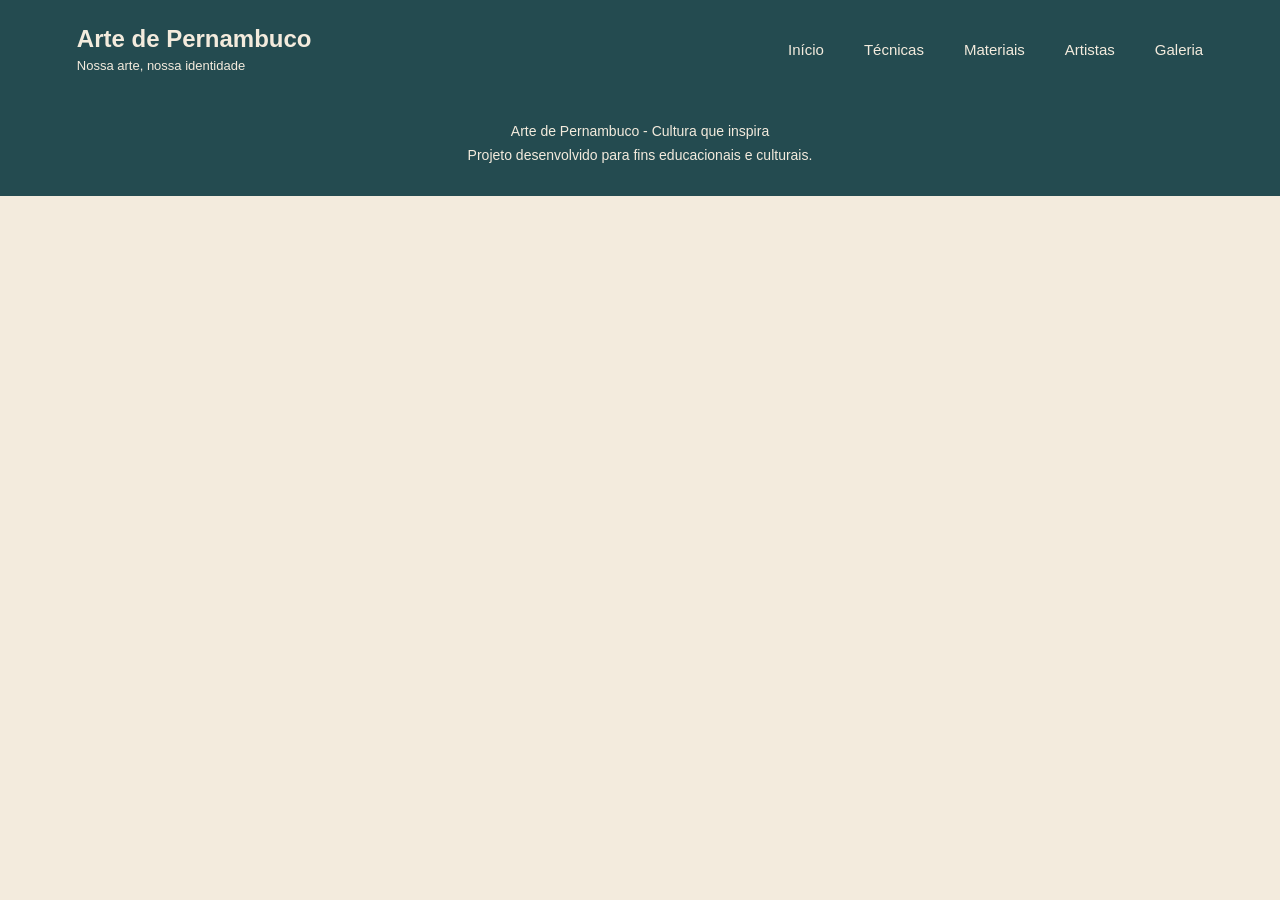
==== artistas.html @ 0b004891 "criação da pagina tecnicas" ====
<!DOCTYPE html>
<html lang="pt-BR">
<head>
    <meta charset="UTF-8">
    <meta name="viewport" content="width=device-width, initial-scale=1.0">
    <title>Artistas</title>

    <link rel="stylesheet" href="css/style.css">
</head>
<body>

     <header>

        <div class="logo">
            <h2>Arte de Pernambuco</h2>
            <p>Nossa arte, nossa identidade</p>
        </div>

        <nav>
            <a href="index.html">Início</a>
            <a href="tecnicas.html">Técnicas</a>
            <a href="materiais.html">Materiais</a>
            <a href="artistas.html">Artistas</a>
            <a href="galeria.html">Galeria</a>
        </nav>

    </header>

    <main>

    </main>

    <footer>
        <p>Arte de Pernambuco - Cultura que inspira</p>
        <p>Projeto desenvolvido para fins educacionais e culturais.</p>
    </footer>
    
</body>
</html>
---- css/style.css ----
* {
    margin: 0;
    padding: 0;
    box-sizing: border-box;
}

body {
    background-color: #F3EBDD;
    color: #152c2f;
    font-family: Arial, Helvetica, sans-serif;
}

header {
    background-color: #244B50;
    color: #F3EBDD;
    padding: 25px 6%;
    display: flex;
    justify-content: space-between;
    align-items: center;
}

.logo h2 {
    font-size: 24px;
}

.logo p {
    font-size: 13px;
    margin-top: 5px;
}

nav {
    display: flex;
    gap: 40px;
}

nav a {
    color: #F3EBDD;
    text-decoration: none;
    font-size: 15px;
}

nav a:hover {
    color: #D4A34F;
}

.apresentacao {
    display: flex;
    align-items: center;
    justify-content: space-between;
    gap: 40px;
    padding: 20px 4%;
}

.texto-apresentacao {
    flex: 1;
    text-align: left;
}

.texto-apresentacao h1 {
    font-size: 52px;
    margin-bottom: 20px;
}

.texto-apresentacao p {
    font-size: 18px;
    line-height: 1.6;
}

.imagem-apresentacao {
    flex: 1.3;
}

.imagem-apresentacao img {
    width: 100%;
    height: 350px;
    object-fit: cover;
    border-radius: 12px;
}

.link-paginas {
    display: flex;
    justify-content: center;
    gap: 20px;
    padding: 30px 4%;
    flex-wrap: wrap;
}

.card {
    flex: 1;
    min-width: 220px;
    max-width: 300px;

    background-color: #F3EBDD;
    color: #244B50;

    text-decoration: none;
    border-radius: 12px;
    overflow: hidden;

    box-shadow: 0 3px 10px rgba(0, 0, 0, 0.12);
}

.card img {
    width: 100%;
    height: 160px;
    object-fit: cover;
    display: block;
}

.card-conteudo {
    padding: 18px;
}

.card-conteudo h3 {
    font-size: 20px;
    margin-bottom: 8px;
}

.card-conteudo p {
    font-size: 14px;
    line-height: 1.5;
}

.card:hover {
    transform: translateY(-5px);
}

footer {
    background-color: #244B50;
    color: #F3EBDD;
    text-align: center;
    padding: 25px 20px;
}

footer p {
    font-size: 14px;
    margin-bottom: 8px;
}

.lista-tecnicas {
    display: grid;
    grid-template-columns: repeat(3, 1fr);
    gap: 25px;
    padding: 30px 4%;
}

.card-tecnica {
    background-color: #FFFFFF;
    border-radius: 12px;
    overflow: hidden;
    box-shadow: 0 3px 10px rgba(0, 0, 0, 0.12);
}

.card-tecnica img {
    width: 100%;
    height: 200px;
    object-fit: cover;
    display: block;
}

.tecnica-conteudo {
    padding: 20px;
}

.tecnica-conteudo h2 {
    color: #B65E42;
    font-size: 24px;
    margin-bottom: 15px;
}

.tecnica-conteudo h3 {
    color: #244B50;
    font-size: 17px;
    margin-top: 15px;
    margin-bottom: 8px;
}

.tecnica-conteudo p {
    color: #333333;
    font-size: 14px;
    line-height: 1.6;
    overflow-wrap: break-word;
    white-space: normal;
}
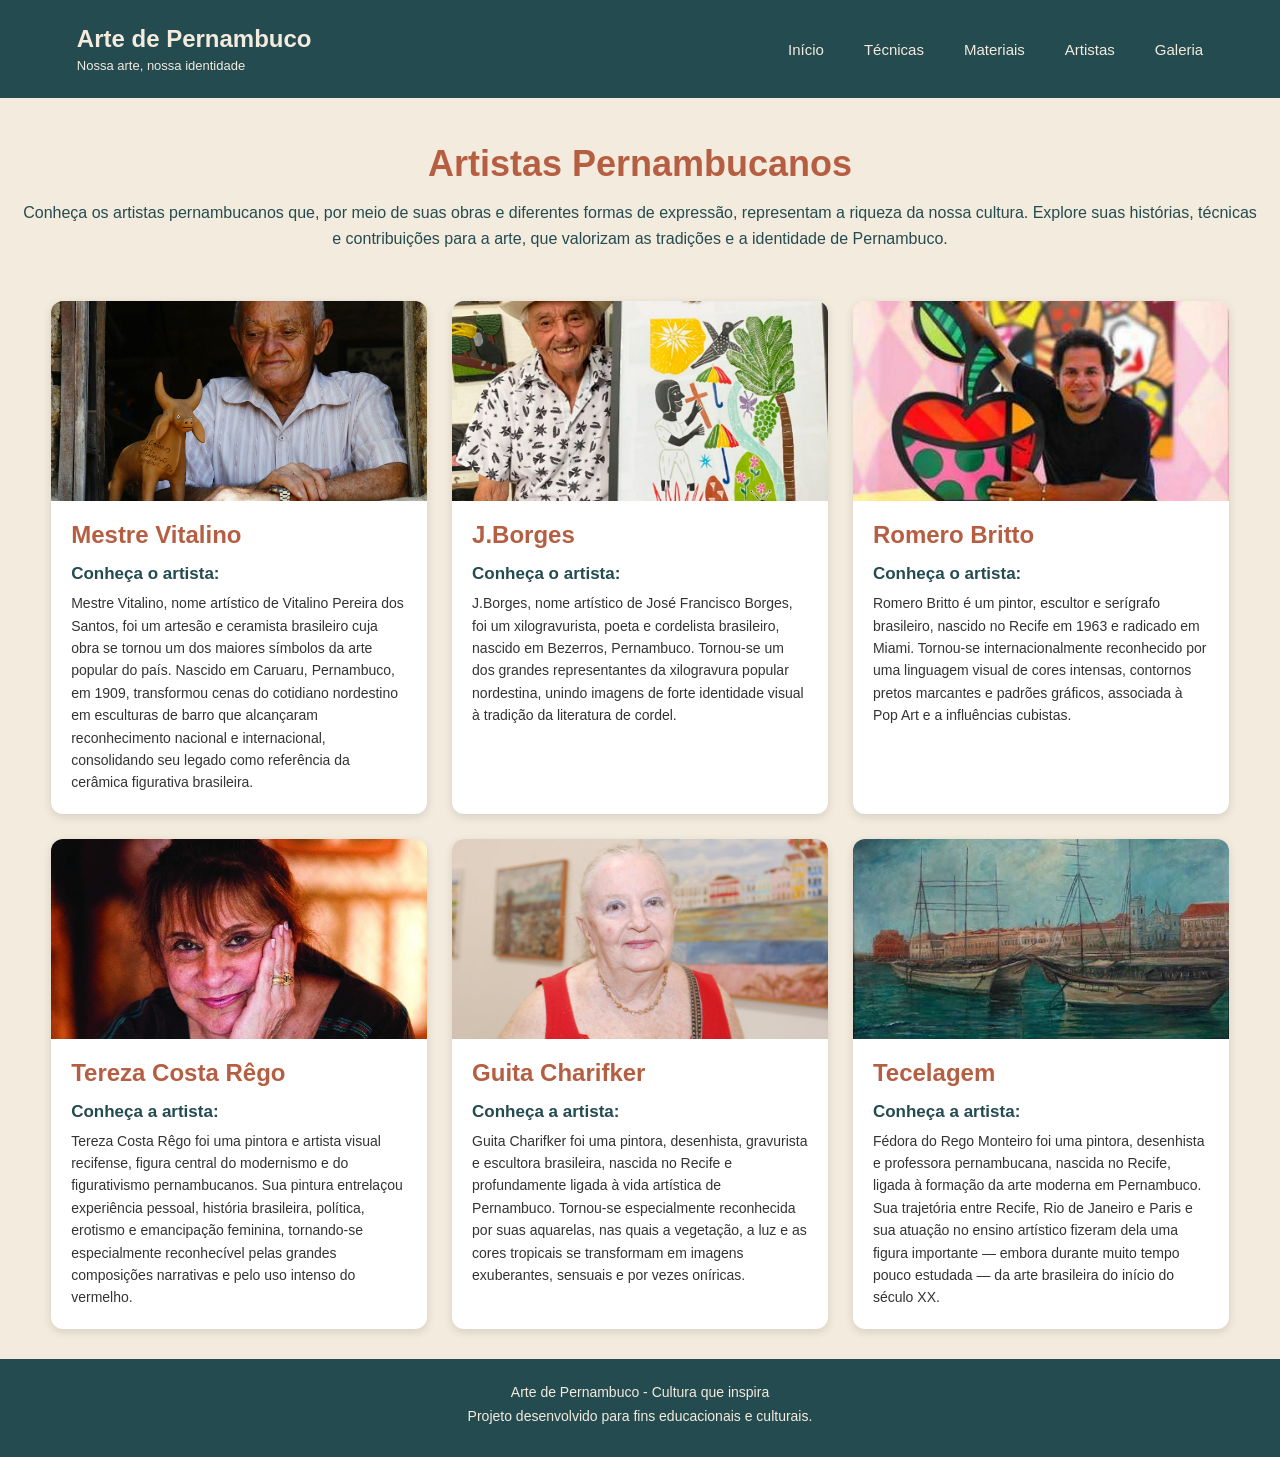
==== commit d0941eec: "criação da página artistas" ====
--- a/artistas.html
+++ b/artistas.html
@@ -9,7 +9,7 @@
 </head>
 <body>
 
-     <header>
+    <header>
 
         <div class="logo">
             <h2>Arte de Pernambuco</h2>
@@ -27,6 +27,81 @@
     </header>
 
     <main>
+        <div class="titulo-tecnicas">
+
+            <h1>Artistas Pernambucanos</h1>
+            <p>Conheça os artistas pernambucanos que, por meio de suas obras e diferentes formas de expressão, representam a riqueza da nossa cultura. Explore suas histórias, técnicas e contribuições para a arte, que valorizam as tradições e a identidade de Pernambuco.</p>
+
+        </div>
+
+        <div class="lista-tecnicas">
+            <div class="card-tecnica"> 
+                <img src="/img/mestrevitalino.jpg" alt="mestre vitalino">
+
+                <div class="tecnica-conteudo">
+                    <h2>Mestre Vitalino</h2>
+                    <h3>Conheça o artista:</h3>
+                    <p>Mestre Vitalino, nome artístico de Vitalino Pereira dos Santos, foi um artesão e ceramista brasileiro cuja obra se tornou um dos maiores símbolos da arte popular do país. Nascido em Caruaru, Pernambuco, em 1909, transformou cenas do cotidiano nordestino em esculturas de barro que alcançaram reconhecimento nacional e internacional, consolidando seu legado como referência da cerâmica figurativa brasileira.</p>
+                </div>
+
+            </div>
+
+            <div class="card-tecnica"> 
+                <img src="/img/borges.jpg" alt="J.Borges">
+
+                <div class="tecnica-conteudo">
+                    <h2>J.Borges</h2>
+                    <h3>Conheça o artista:</h3>
+                    <p>J.Borges, nome artístico de José Francisco Borges, foi um xilogravurista, poeta e cordelista brasileiro, nascido em Bezerros, Pernambuco. Tornou-se um dos grandes representantes da xilogravura popular nordestina, unindo imagens de forte identidade visual à tradição da literatura de cordel.</p>
+                </div>
+
+            </div>
+
+            <div class="card-tecnica"> 
+                <img src="/img/romerobritto.jpg" alt="Romero Britto">
+
+                <div class="tecnica-conteudo">
+                    <h2>Romero Britto</h2>
+                    <h3>Conheça o artista:</h3>
+                    <p>Romero Britto é um pintor, escultor e serígrafo brasileiro, nascido no Recife em 1963 e radicado em Miami. Tornou-se internacionalmente reconhecido por uma linguagem visual de cores intensas, contornos pretos marcantes e padrões gráficos, associada à Pop Art e a influências cubistas.</p>
+                </div>
+
+            </div>
+
+            <div class="card-tecnica"> 
+                <img src="/img/tereza.jpg" alt="Tereza Costa Rêgo">
+
+                <div class="tecnica-conteudo">
+                    <h2>Tereza Costa Rêgo</h2>
+                    <h3>Conheça a artista:</h3>
+                    <p>Tereza Costa Rêgo foi uma pintora e artista visual recifense, figura central do modernismo e do figurativismo pernambucanos. Sua pintura entrelaçou experiência pessoal, história brasileira, política, erotismo e emancipação feminina, tornando-se especialmente reconhecível pelas grandes composições narrativas e pelo uso intenso do vermelho.</p>
+                </div>
+
+            </div>
+
+            <div class="card-tecnica"> 
+                <img src="/img/guita.jpg" alt="Guita Charifker">
+
+                <div class="tecnica-conteudo">
+                    <h2>Guita Charifker</h2>
+                    <h3>Conheça a artista:</h3>
+                    <p>Guita Charifker foi uma pintora, desenhista, gravurista e escultora brasileira, nascida no Recife e profundamente ligada à vida artística de Pernambuco. Tornou-se especialmente reconhecida por suas aquarelas, nas quais a vegetação, a luz e as cores tropicais se transformam em imagens exuberantes, sensuais e por vezes oníricas.</p>
+                </div>
+
+            </div>
+
+            <div class="card-tecnica"> 
+                <img src="/img/fedora.jpg" alt="Fédora do Rego Monteiro ">
+
+                <div class="tecnica-conteudo">
+                    <h2>Tecelagem</h2>
+                    <h3>Conheça a artista:</h3>
+                    <p>Fédora do Rego Monteiro foi uma pintora, desenhista e professora pernambucana, nascida no Recife, ligada à formação da arte moderna em Pernambuco. Sua trajetória entre Recife, Rio de Janeiro e Paris e sua atuação no ensino artístico fizeram dela uma figura importante — embora durante muito tempo pouco estudada — da arte brasileira do início do século XX.</p>
+                </div>
+
+            </div>
+
+        </div>
 
     </main>
 
--- a/css/style.css
+++ b/css/style.css
@@ -181,4 +181,21 @@
     line-height: 1.6;
     overflow-wrap: break-word;
     white-space: normal;
+}
+
+.titulo-tecnicas {
+    text-align: center;
+    padding: 45px 20px 20px;
+}
+
+.titulo-tecnicas h1 {
+    color: #B65E42;
+    font-size: 36px;
+    margin-bottom: 15px;
+}
+
+.titulo-tecnicas p {
+    color: #244B50;
+    font-size: 16px;
+    line-height: 1.6;
 }
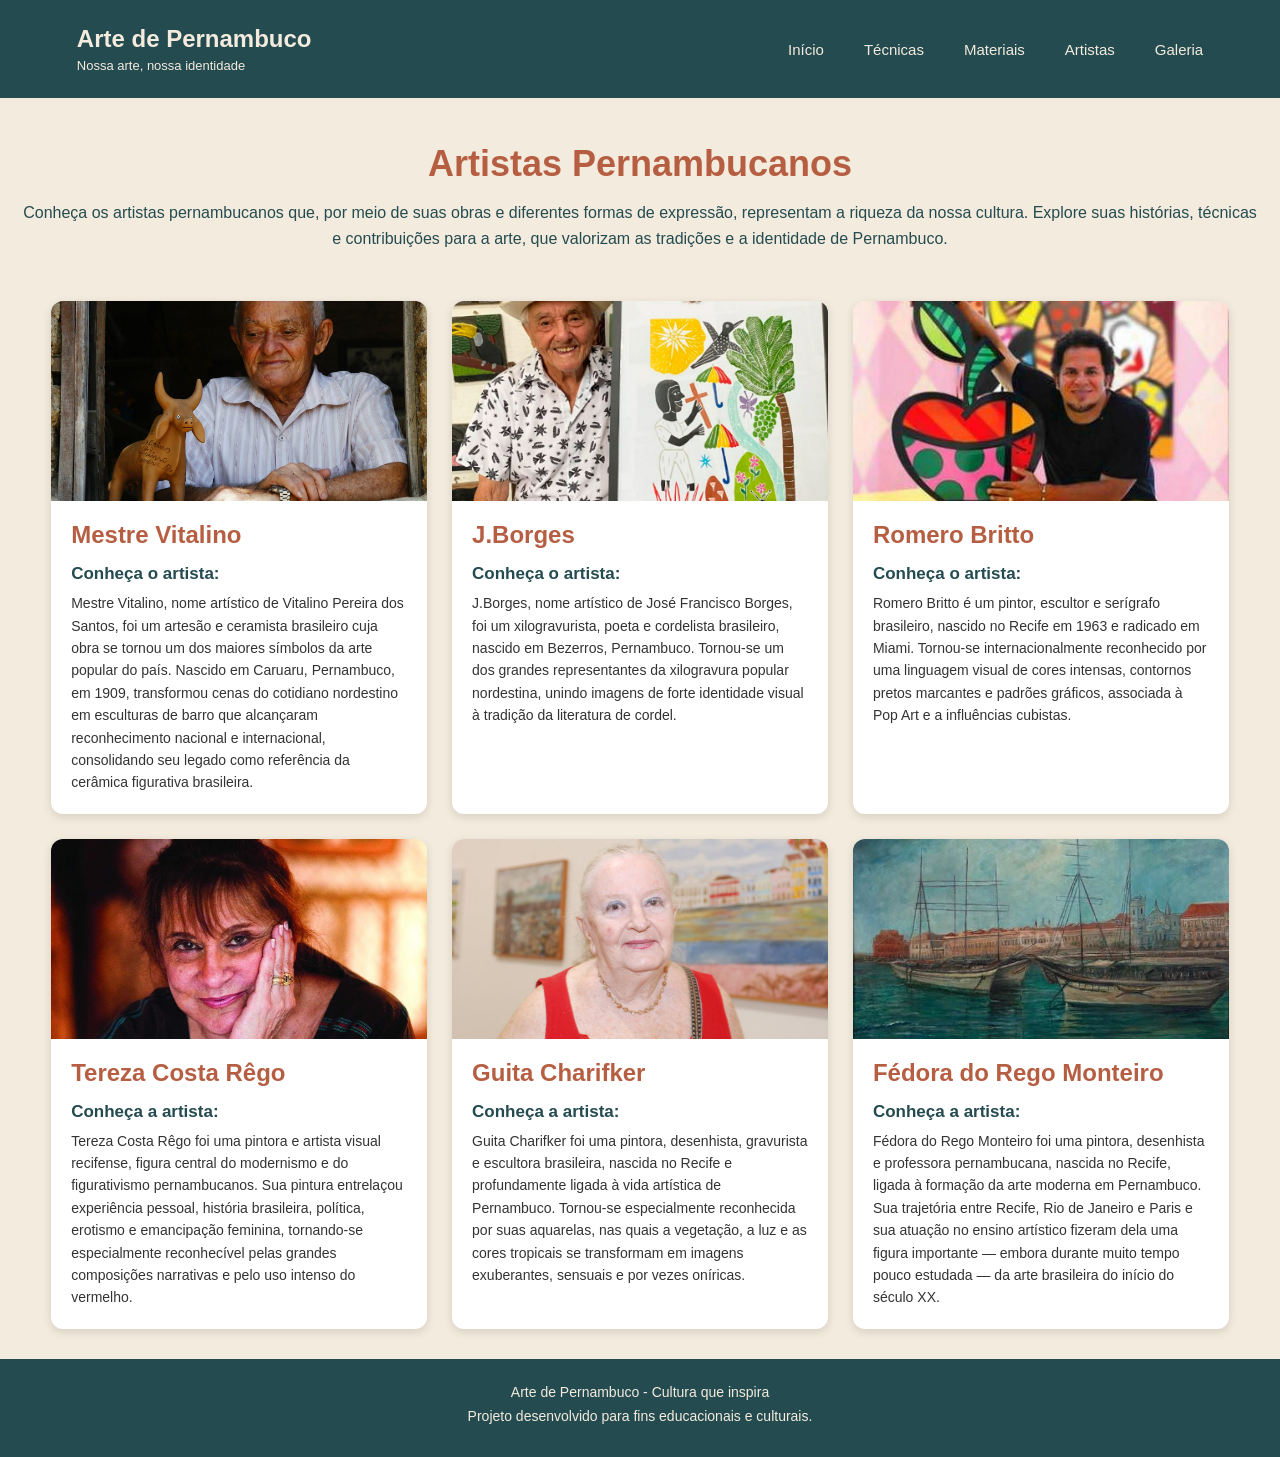
==== commit 6df3fe1b: "criação da pagina material" ====
--- a/artistas.html
+++ b/artistas.html
@@ -27,18 +27,18 @@
     </header>
 
     <main>
-        <div class="titulo-tecnicas">
+        <div class="titulo-cards">
 
             <h1>Artistas Pernambucanos</h1>
             <p>Conheça os artistas pernambucanos que, por meio de suas obras e diferentes formas de expressão, representam a riqueza da nossa cultura. Explore suas histórias, técnicas e contribuições para a arte, que valorizam as tradições e a identidade de Pernambuco.</p>
 
         </div>
 
-        <div class="lista-tecnicas">
-            <div class="card-tecnica"> 
+        <div class="lista-cards">
+            <div class="card-individual"> 
                 <img src="/img/mestrevitalino.jpg" alt="mestre vitalino">
 
-                <div class="tecnica-conteudo">
+                <div class="card-conteudo-individual">
                     <h2>Mestre Vitalino</h2>
                     <h3>Conheça o artista:</h3>
                     <p>Mestre Vitalino, nome artístico de Vitalino Pereira dos Santos, foi um artesão e ceramista brasileiro cuja obra se tornou um dos maiores símbolos da arte popular do país. Nascido em Caruaru, Pernambuco, em 1909, transformou cenas do cotidiano nordestino em esculturas de barro que alcançaram reconhecimento nacional e internacional, consolidando seu legado como referência da cerâmica figurativa brasileira.</p>
@@ -46,10 +46,10 @@
 
             </div>
 
-            <div class="card-tecnica"> 
+            <div class="card-individual"> 
                 <img src="/img/borges.jpg" alt="J.Borges">
 
-                <div class="tecnica-conteudo">
+                <div class="card-conteudo-individual">
                     <h2>J.Borges</h2>
                     <h3>Conheça o artista:</h3>
                     <p>J.Borges, nome artístico de José Francisco Borges, foi um xilogravurista, poeta e cordelista brasileiro, nascido em Bezerros, Pernambuco. Tornou-se um dos grandes representantes da xilogravura popular nordestina, unindo imagens de forte identidade visual à tradição da literatura de cordel.</p>
@@ -57,10 +57,10 @@
 
             </div>
 
-            <div class="card-tecnica"> 
+            <div class="card-individual"> 
                 <img src="/img/romerobritto.jpg" alt="Romero Britto">
 
-                <div class="tecnica-conteudo">
+                <div class="card-conteudo-individual">
                     <h2>Romero Britto</h2>
                     <h3>Conheça o artista:</h3>
                     <p>Romero Britto é um pintor, escultor e serígrafo brasileiro, nascido no Recife em 1963 e radicado em Miami. Tornou-se internacionalmente reconhecido por uma linguagem visual de cores intensas, contornos pretos marcantes e padrões gráficos, associada à Pop Art e a influências cubistas.</p>
@@ -68,10 +68,10 @@
 
             </div>
 
-            <div class="card-tecnica"> 
+            <div class="card-individual"> 
                 <img src="/img/tereza.jpg" alt="Tereza Costa Rêgo">
 
-                <div class="tecnica-conteudo">
+                <div class="card-conteudo-individual">
                     <h2>Tereza Costa Rêgo</h2>
                     <h3>Conheça a artista:</h3>
                     <p>Tereza Costa Rêgo foi uma pintora e artista visual recifense, figura central do modernismo e do figurativismo pernambucanos. Sua pintura entrelaçou experiência pessoal, história brasileira, política, erotismo e emancipação feminina, tornando-se especialmente reconhecível pelas grandes composições narrativas e pelo uso intenso do vermelho.</p>
@@ -79,10 +79,10 @@
 
             </div>
 
-            <div class="card-tecnica"> 
+            <div class="card-individual"> 
                 <img src="/img/guita.jpg" alt="Guita Charifker">
 
-                <div class="tecnica-conteudo">
+                <div class="card-conteudo-individual">
                     <h2>Guita Charifker</h2>
                     <h3>Conheça a artista:</h3>
                     <p>Guita Charifker foi uma pintora, desenhista, gravurista e escultora brasileira, nascida no Recife e profundamente ligada à vida artística de Pernambuco. Tornou-se especialmente reconhecida por suas aquarelas, nas quais a vegetação, a luz e as cores tropicais se transformam em imagens exuberantes, sensuais e por vezes oníricas.</p>
@@ -90,11 +90,11 @@
 
             </div>
 
-            <div class="card-tecnica"> 
+            <div class="card-individual"> 
                 <img src="/img/fedora.jpg" alt="Fédora do Rego Monteiro ">
 
-                <div class="tecnica-conteudo">
-                    <h2>Tecelagem</h2>
+                <div class="card-conteudo-individual">
+                    <h2>Fédora do Rego Monteiro</h2>
                     <h3>Conheça a artista:</h3>
                     <p>Fédora do Rego Monteiro foi uma pintora, desenhista e professora pernambucana, nascida no Recife, ligada à formação da arte moderna em Pernambuco. Sua trajetória entre Recife, Rio de Janeiro e Paris e sua atuação no ensino artístico fizeram dela uma figura importante — embora durante muito tempo pouco estudada — da arte brasileira do início do século XX.</p>
                 </div>
--- a/css/style.css
+++ b/css/style.css
@@ -137,45 +137,45 @@
     margin-bottom: 8px;
 }
 
-.lista-tecnicas {
+.lista-cards {
     display: grid;
     grid-template-columns: repeat(3, 1fr);
     gap: 25px;
     padding: 30px 4%;
 }
 
-.card-tecnica {
+.card-individual {
     background-color: #FFFFFF;
     border-radius: 12px;
     overflow: hidden;
     box-shadow: 0 3px 10px rgba(0, 0, 0, 0.12);
 }
 
-.card-tecnica img {
+.card-individual img {
     width: 100%;
     height: 200px;
     object-fit: cover;
     display: block;
 }
 
-.tecnica-conteudo {
+.card-conteudo-individual {
     padding: 20px;
 }
 
-.tecnica-conteudo h2 {
+.card-conteudo-individual h2 {
     color: #B65E42;
     font-size: 24px;
     margin-bottom: 15px;
 }
 
-.tecnica-conteudo h3 {
+.card-conteudo-individual h3 {
     color: #244B50;
     font-size: 17px;
     margin-top: 15px;
     margin-bottom: 8px;
 }
 
-.tecnica-conteudo p {
+.card-conteudo-individual p {
     color: #333333;
     font-size: 14px;
     line-height: 1.6;
@@ -183,18 +183,18 @@
     white-space: normal;
 }
 
-.titulo-tecnicas {
+.titulo-cards {
     text-align: center;
     padding: 45px 20px 20px;
 }
 
-.titulo-tecnicas h1 {
+.titulo-cards h1 {
     color: #B65E42;
     font-size: 36px;
     margin-bottom: 15px;
 }
 
-.titulo-tecnicas p {
+.titulo-cards p {
     color: #244B50;
     font-size: 16px;
     line-height: 1.6;
